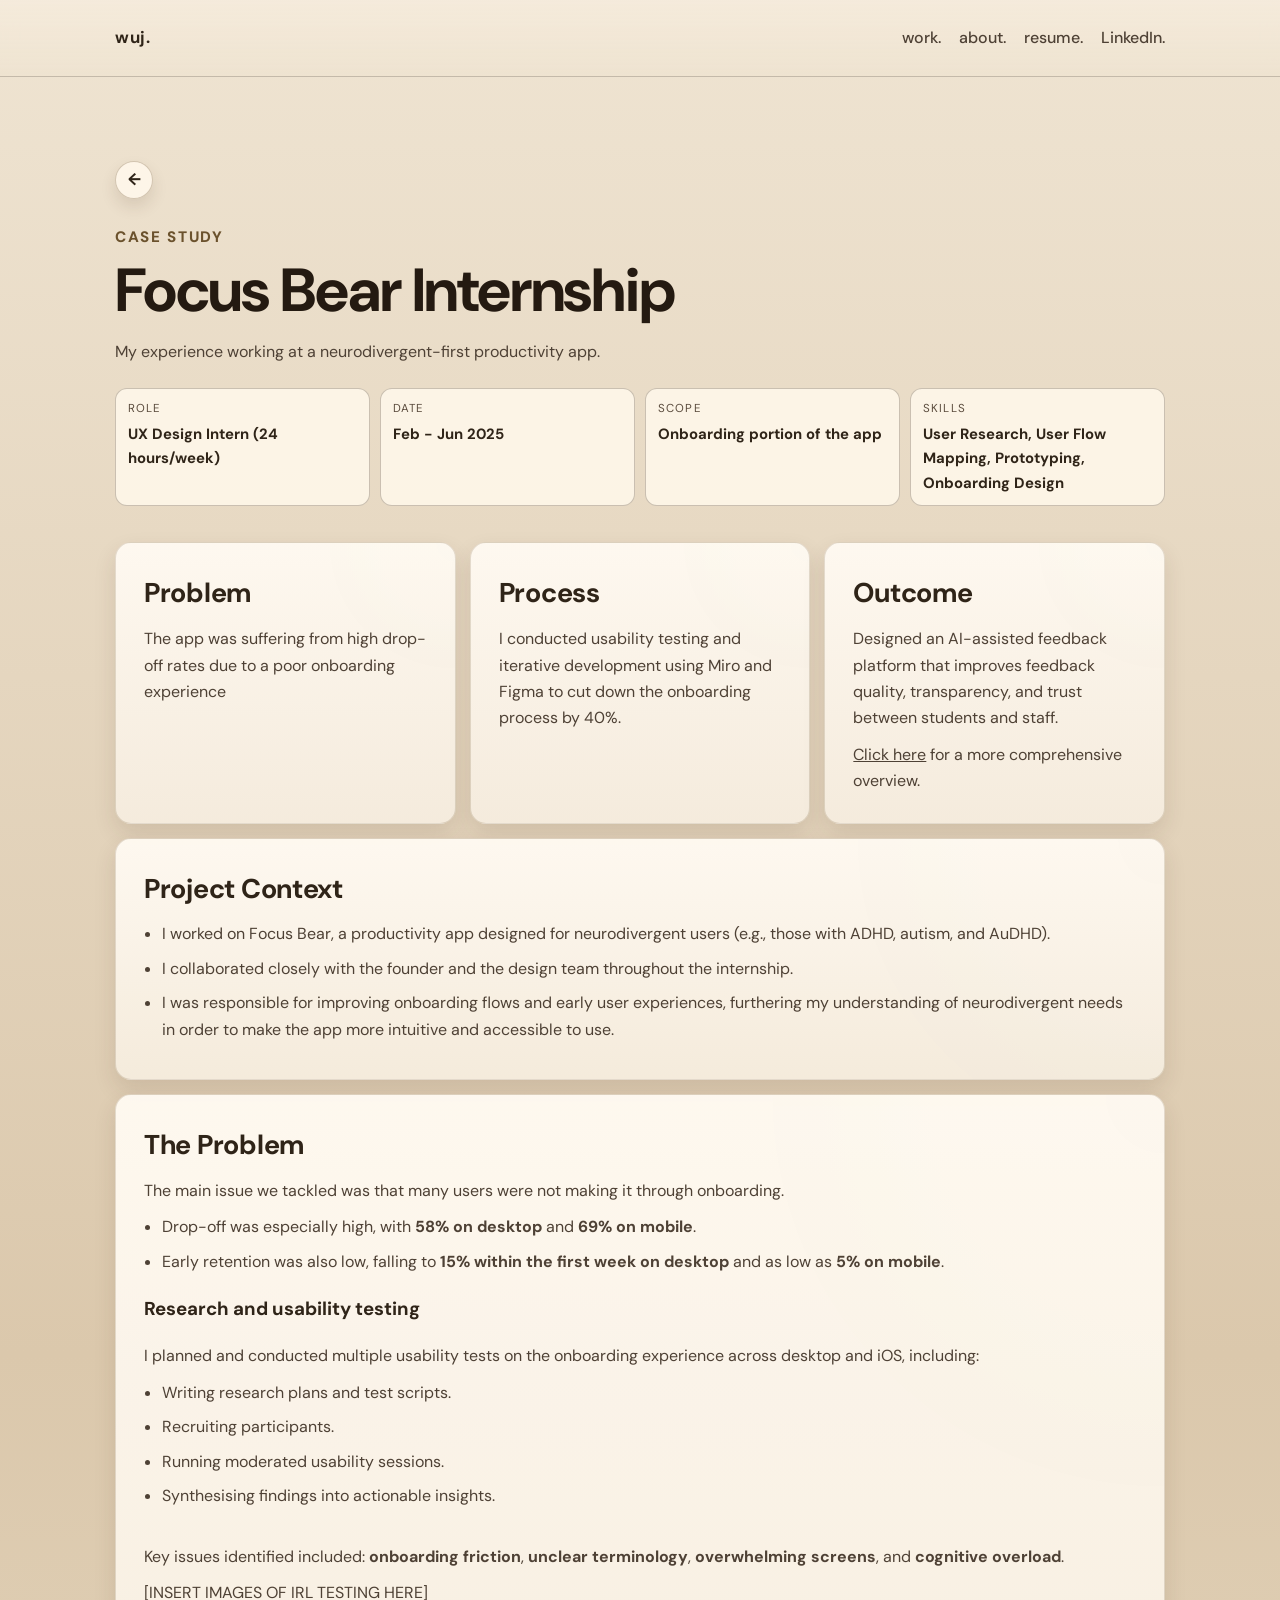
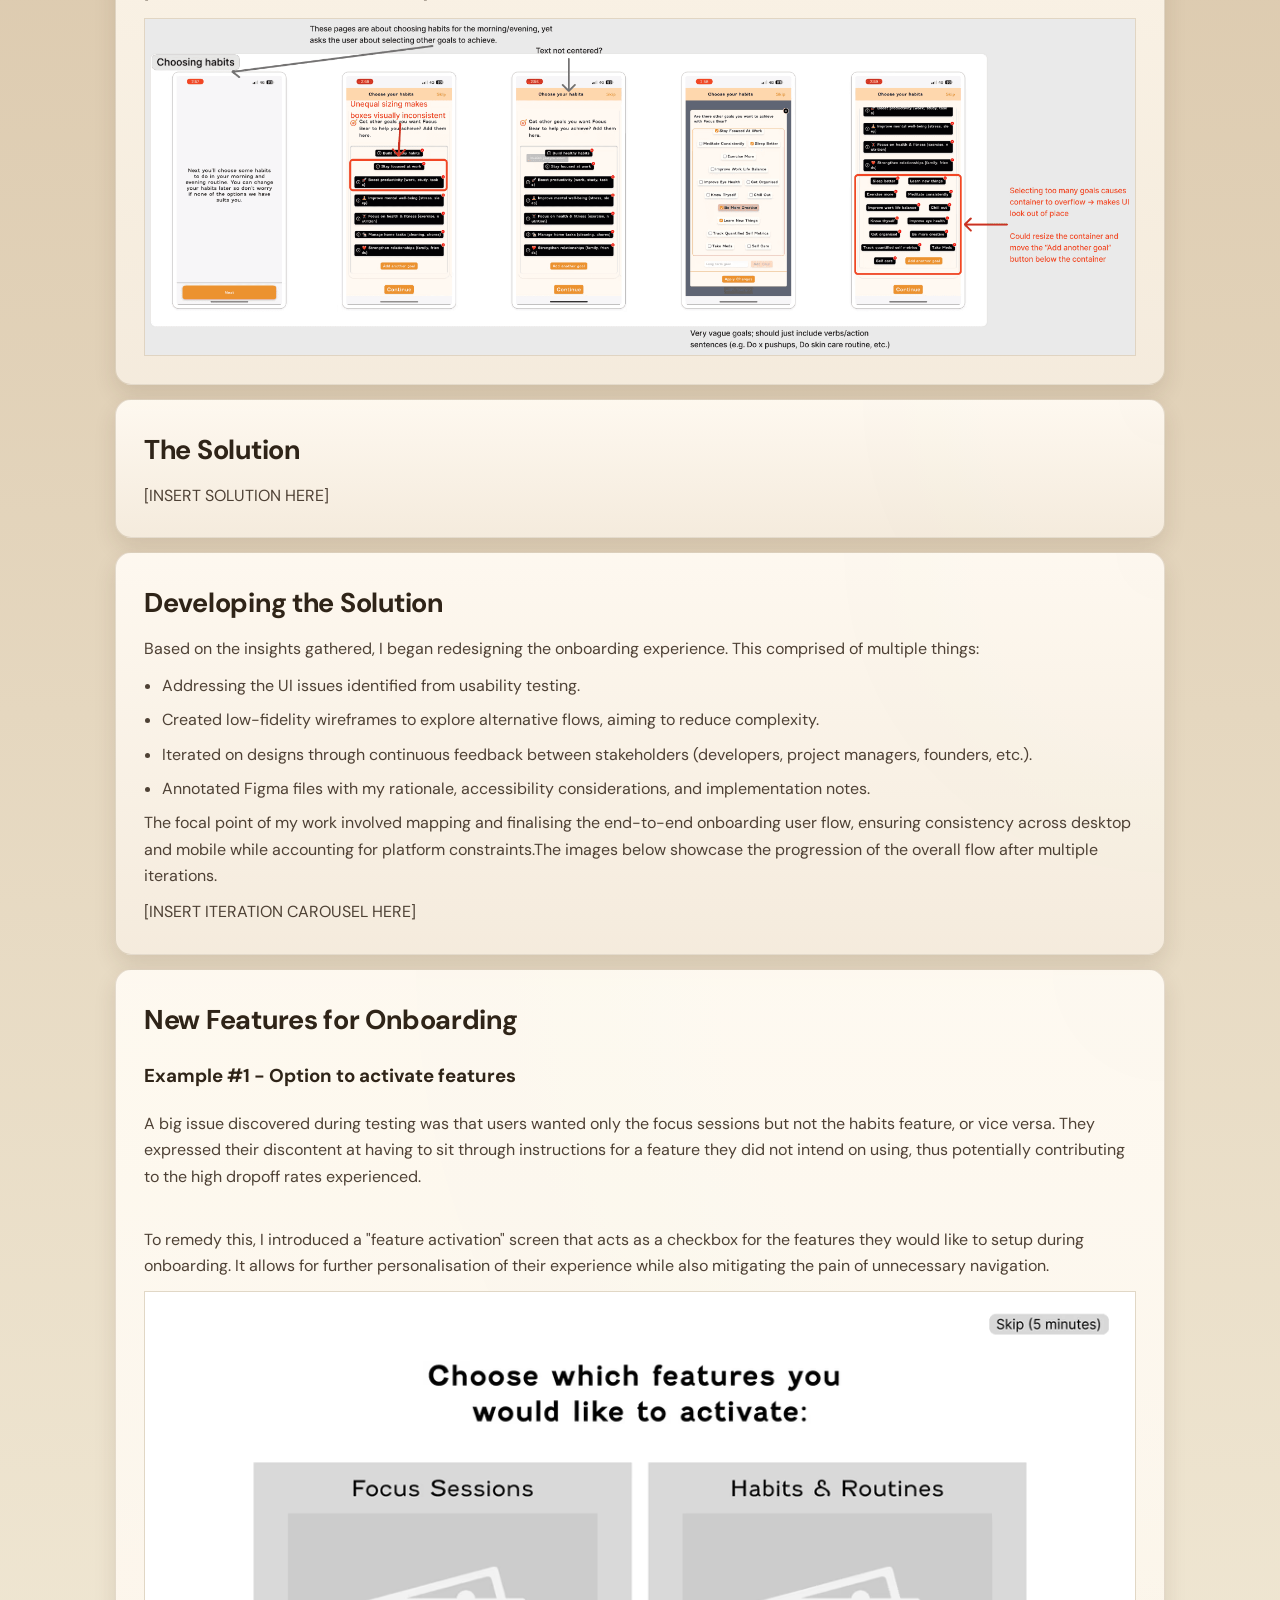
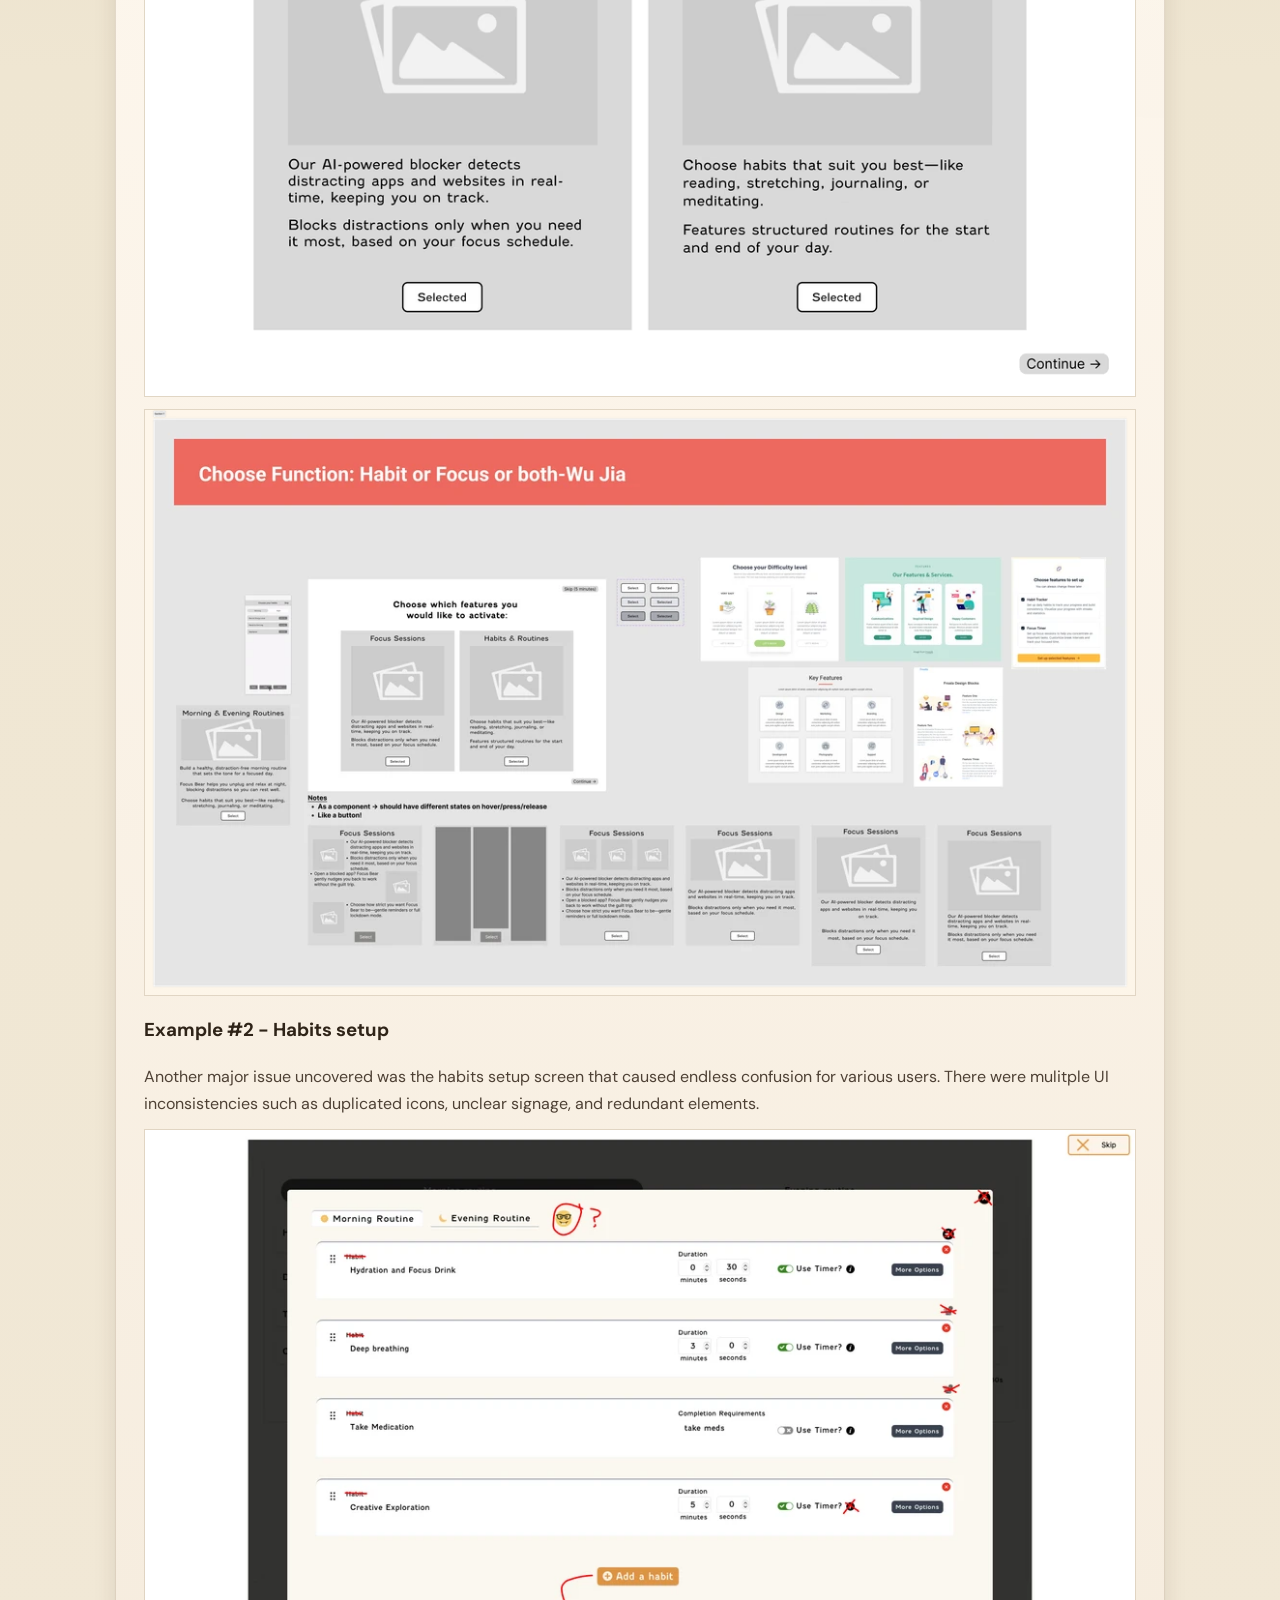
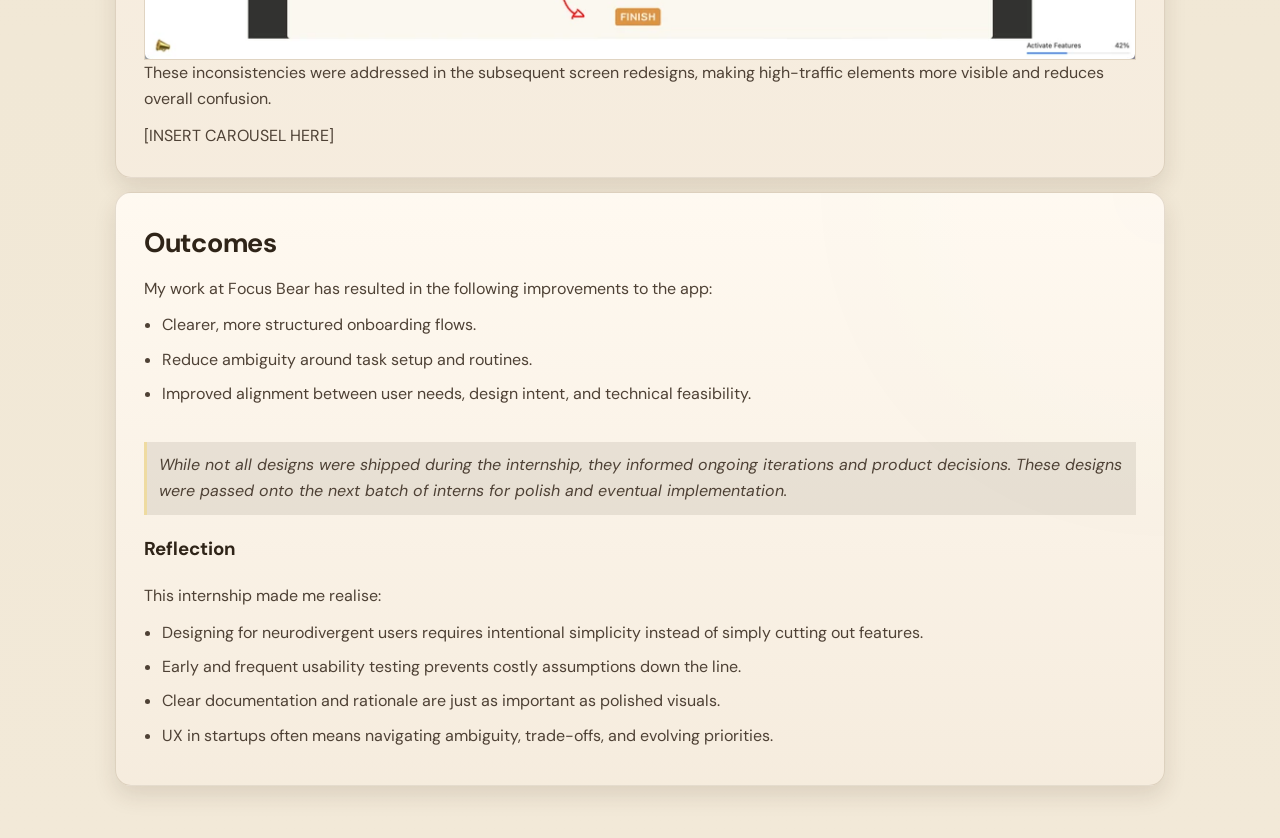
==== focus-bear.html @ f7f3e3d6 "Add Focus Bear case study" ====
<!DOCTYPE html>
<html lang="en">

<head>
  <meta charset="UTF-8">
  <meta name="viewport" content="width=device-width, initial-scale=1.0">
  <title>Focus Bear | Wu Jia Tan</title>
  <meta name="description" content="Focus Bear: a neurodivergent-first productivity app.">
  <link rel="preconnect" href="https://fonts.googleapis.com">
  <link rel="preconnect" href="https://fonts.gstatic.com" crossorigin>
  <link href="https://fonts.googleapis.com/css2?family=DM+Sans:wght@400;500;700;800&display=swap" rel="stylesheet">
  <link rel="stylesheet" href="./case-study.css">
</head>

<body>
  <header class="site-header">
    <div class="container nav-wrap">
      <a class="brand" href="./index.html#top">wuj.</a>
      <nav class="nav-links" aria-label="Primary">
        <a href="./index.html#work">work.</a>
        <a href="./index.html#about">about.</a>
        <a href="./index.html#resume">resume.</a>
        <a href="https://www.linkedin.com/in/wujiatan/" target="_blank" rel="noopener">LinkedIn.</a>
      </nav>
    </div>
  </header>

  <main class="container">
    <section class="hero">
      <div class="header-left">
        <a class="back-circle back-circle-header" href="./index.html#work" aria-label="Go back to selected work">←</a>
      </div>
      <br>
      <p class="eyebrow">Case Study</p>
      <h1>Focus Bear Internship</h1>
      <p class="hero-sub">
        My experience working at a neurodivergent-first productivity app.
      </p>

      <!-- TODO: Add a hero image for Focus Bear? -->
      <!-- <figure class="hero-image-wrap">
        <img src="./images/rbg-usability-study/hero.avif" alt="Royal Botanic Gardens usability study hero visual"
          class="hero-image">
      </figure> -->

      <div class="meta-grid">
        <div class="meta-item">
          <div class="meta-label">Role</div>
          <div class="meta-value">UX Design Intern (24 hours/week)</div>
        </div>
        <div class="meta-item">
          <div class="meta-label">Date</div>
          <div class="meta-value">Feb - Jun 2025</div>
        </div>
        <div class="meta-item">
          <div class="meta-label">Scope</div>
          <div class="meta-value">Onboarding portion of the app</div>
        </div>
        <div class="meta-item">
          <div class="meta-label">Skills</div>
          <div class="meta-value">User Research, User Flow Mapping, Prototyping, Onboarding Design</div>
        </div>
      </div>
    </section>

    <section class="cards">
      <article class="card" id="tldr-problem">
        <h2>Problem</h2>
        <p>The app was suffering from high drop-off rates due to a poor onboarding experience</p>
      </article>

      <article class="card" id="tldr-process">
        <h2>Process</h2>
        <p>I conducted usability testing and iterative development using Miro and Figma to cut down the onboarding process by 40%.</p>
      </article>

      <article class="card" id="tldr-outcome">
        <h2>Outcome</h2>
        <p>Designed an AI-assisted feedback platform that improves feedback quality, transparency, and trust between students and staff.</p>
        <p><a href="https://www.behance.net/gallery/237792671/Report2Barry">Click here</a> for a more comprehensive overview.</p>
      </article>

      <article class="card" id="context">
        <h2>Project Context</h2>
        <ul class="list">
          <li>I worked on Focus Bear, a productivity app designed for neurodivergent users (e.g., those with ADHD, autism, and AuDHD).</li>
          <li>I collaborated closely with the founder and the design team throughout the internship.</li>
          <li>I was responsible for improving onboarding flows and early user experiences, furthering my understanding of neurodivergent needs in order to make the app more intuitive and accessible to use.</li>
        </ul>
      </article>

      <article class="card" id="problem">
        <h2>The Problem</h2>
        <p>
          The main issue we tackled was that many users were not making it through onboarding.
        </p>
        <!-- TODO: Potentially change this to metric chips similar to the RBG case study? -->
        <ul class="list">
            <li>Drop-off was especially high, with <b>58% on desktop</b> and <b>69% on mobile</b>.</li>
            <li>Early retention was also low, falling to <b>15% within the first week on desktop</b> and as low as <b>5% on mobile</b>.</li>
        </ul>
        <h3>Research and usability testing</h3>
        <p>I planned and conducted multiple usability tests on the onboarding experience across desktop and iOS, including:</p>
        <ul class="list">
            <li>Writing research plans and test scripts.</li>
            <li>Recruiting participants.</li>
            <li>Running moderated usability sessions.</li>
            <li>Synthesising findings into actionable insights.</li>
        </ul>
        <br>
        <p>Key issues identified included: <b>onboarding friction</b>, <b>unclear terminology</b>, <b>overwhelming screens</b>, and <b>cognitive overload</b>.</p>
        <!-- TODO -->
        <p>[INSERT IMAGES OF IRL TESTING HERE]</p>
        <div class="result-images result-images-single result-images-fullwidth">
          <img class="result-image" src="./images/focus-bear/problem2.png"
            alt="An example of the issues identified during onboarding for the iOS app">
        </div>
      </article>

      <article class="card" id="results">
        <h2>The Solution</h2>
        <!-- TODO -->
        <p>[INSERT SOLUTION HERE]</p>
      </article>

      <!-- TODO: Add grey, italicised caption text underneath each image! -->
      <article class="card" id="solution">
        <h2>Developing the Solution</h2>
        <p>Based on the insights gathered, I began redesigning the onboarding experience. This comprised of multiple things:
        </p>
        <ul class="list">
            <li>Addressing the UI issues identified from usability testing.</li>
            <li>Created low-fidelity wireframes to explore alternative flows, aiming to reduce complexity.</li>
            <li>Iterated on designs through continuous feedback between stakeholders (developers, project managers, founders, etc.).</li>
            <li>Annotated Figma files with my rationale, accessibility considerations, and implementation notes.</li>
        </ul>
        <p>The focal point of my work involved mapping and finalising the end-to-end onboarding user flow, ensuring consistency across desktop and mobile while accounting for platform constraints.The images below showcase the progression of the overall flow after multiple iterations.</p>
        <!-- TODO -->
        <p>[INSERT ITERATION CAROUSEL HERE]</p>
      </article>

      <article class="card" id="solution">
        <h2>New Features for Onboarding</h2>
        <h3> Example #1 - Option to activate features</h3>
        <p>A big issue discovered during testing was that users wanted only the focus sessions but not the habits feature, or vice versa. They expressed their discontent at having to sit through instructions for a feature they did not intend on using, thus potentially contributing to the high dropoff rates experienced.
        </p>
        <br>
        <p>To remedy this, I introduced a "feature activation" screen that acts as a checkbox for the features they would like to setup during onboarding. It allows for further personalisation of their experience while also mitigating the pain of unnecessary navigation.
        </p>
        <div class="result-images result-images-single result-images-fullwidth">
          <img class="result-image" src="./images/focus-bear/new-feature-1-1.avif"
            alt="Low-fidelity mockup of the feature activation screen">
        </div>
        <div class="result-images result-images-single result-images-fullwidth">
          <img class="result-image" src="./images/focus-bear/new-feature-1-2.webp"
            alt="Overview of the feature activation screen; also contains the previous iterations of the components used.">
        </div>
        <h3> Example #2 - Habits setup</h3>
        <p>Another major issue uncovered was the habits setup screen that caused endless confusion for various users. There were mulitple UI inconsistencies such as duplicated icons, unclear signage, and redundant elements.
        </p>
        <div class="result-images result-images-single result-images-fullwidth">
          <img class="result-image" src="./images/focus-bear/new-feature-2-1.webp"
            alt="The verious problems identified in the current interface.">
        </div>
        <p>These inconsistencies were addressed in the subsequent screen redesigns, making high-traffic elements more visible and reduces overall confusion.
        </p>
        <!-- TODO -->
        <p> [INSERT CAROUSEL HERE] </p>
      </article>

      <article class="card" id="reflection">
        <h2>Outcomes</h2>
        <p>My work at Focus Bear has resulted in the following improvements to the app:</p>
        <ul class="list">
          <li>Clearer, more structured onboarding flows.</li>
          <li>Reduce ambiguity around task setup and routines.</li>
          <li>Improved alignment between user needs, design intent, and technical feasibility.</li>
        </ul>
        <br>
        <p class="quote">While not all designs were shipped during the internship, they informed ongoing iterations and product decisions. These designs were passed onto the next batch of interns for polish and eventual implementation.</p>
        <h3>Reflection</h3>
        <p>This internship made me realise:</p>
        <ul class="list">
          <li>Designing for neurodivergent users requires intentional simplicity instead of simply cutting out features.</li>
          <li>Early and frequent usability testing prevents costly assumptions down the line.</li>
          <li>Clear documentation and rationale are just as important as polished visuals.</li>
          <li>UX in startups often means navigating ambiguity, trade-offs, and evolving priorities.</li>
        </ul>
      </article>
    </section>
  </main>
</body>

</html>
---- case-study.css ----
:root {
  --bg-hero-brown: #eadfcf;
  --bg-hero-shadow: #dbc8ac;
  --bg-content-green: #efe6d2;
  --text: #2f2418;
  --text-muted: #4e4135;
  --accent: #86b895;
  --accent-strong: #5f976f;
  --accent-gold-light: #f5d87a;
  --border: rgba(74, 58, 40, 0.28);
}

*,
*::before,
*::after {
  box-sizing: border-box;
}

body {
  margin: 0;
  font-family: "DM Sans", system-ui, -apple-system, Segoe UI, Roboto, Arial, sans-serif;
  color: var(--text);
  background: linear-gradient(
    180deg,
    #efe4d2 0%,
    var(--bg-hero-shadow) 24%,
    var(--bg-content-green) 58%,
    #f2e9d8 100%
  );
  line-height: 1.65;
}

html {
  scroll-behavior: smooth;
}

a {
  color: inherit;
}

.container {
  width: min(1050px, 92vw);
  margin-inline: auto;
}

.site-header {
  position: sticky;
  top: 0;
  z-index: 10;
  border-bottom: 1px solid var(--border);
  background: linear-gradient(180deg, rgba(245, 235, 220, 0.92), rgba(238, 227, 208, 0.85));
  backdrop-filter: blur(8px);
}

.nav-wrap {
  min-height: 76px;
  display: flex;
  align-items: center;
  justify-content: space-between;
  gap: 20px;
}

.header-left {
  display: flex;
  align-items: center;
  gap: 10px;
}

.brand {
  text-decoration: none;
  font-size: 1.05rem;
  letter-spacing: 0.03em;
  font-weight: 700;
  font-family: "DM Sans", system-ui, -apple-system, Segoe UI, Roboto, Arial, sans-serif;
}

.nav-links {
  display: flex;
  flex-wrap: wrap;
  gap: 18px;
}

.nav-links a {
  color: var(--text-muted);
  font-weight: 500;
  text-decoration: none;
  transition: color 160ms ease;
}

.nav-links a:hover,
.nav-links a:focus-visible {
  color: var(--text);
}

.hero {
  padding: clamp(40px, 7vw, 84px) 0 26px;
}

.back-circle {
  width: 44px;
  height: 44px;
  border-radius: 999px;
  display: inline-flex;
  align-items: center;
  justify-content: center;
  margin: 0 0 14px;
  border: 1px solid rgba(109, 84, 49, 0.3);
  background: rgba(255, 248, 236, 0.9);
  color: var(--text);
  font-size: 1.2rem;
  font-weight: 700;
  text-decoration: none;
  box-shadow: 0 8px 16px rgba(64, 44, 24, 0.12);
  transition: transform 160ms ease, background-color 160ms ease, border-color 160ms ease;
}

.back-circle-header {
  margin: 0;
  width: 38px;
  height: 38px;
  font-size: 1.05rem;
}

.back-circle:hover {
  transform: translateY(-1px);
  background: rgba(255, 248, 236, 1);
  border-color: rgba(109, 84, 49, 0.45);
}

.back-circle:focus-visible {
  outline: 2px solid #6b522d;
  outline-offset: 3px;
}

.eyebrow {
  margin: 0 0 8px;
  font-size: 0.95rem;
  letter-spacing: 0.11em;
  text-transform: uppercase;
  color: #6b522d;
  font-weight: 800;
}

h1 {
  margin: 0;
  font-size: clamp(2.2rem, 5vw, 3.8rem);
  line-height: 1.1;
  letter-spacing: -0.02em;
  max-width: 18ch;
  color: #241a11;
}

.hero-sub {
  margin: 14px 0 0;
  color: var(--text-muted);
  max-width: 72ch;
}

.hero-image-wrap {
  margin: 20px 0 24px;
  border-radius: 16px;
  overflow: hidden;
  border: 1px solid rgba(109, 84, 49, 0.2);
  box-shadow: 0 14px 30px rgba(64, 44, 24, 0.14);
  background: rgba(255, 248, 236, 0.6);
}

.hero-image {
  display: block;
  width: 100%;
  height: clamp(220px, 42vw, 440px);
  object-fit: cover;
  object-position: center;
}

.meta-grid {
  margin-top: 22px;
  display: grid;
  gap: 10px;
  grid-template-columns: repeat(4, minmax(0, 1fr));
}

.meta-item {
  border: 1px solid var(--border);
  border-radius: 12px;
  background: rgba(255, 248, 236, 0.85);
  padding: 10px 12px;
}

.meta-label {
  font-size: 0.72rem;
  letter-spacing: 0.1em;
  text-transform: uppercase;
  color: #5a4b3d;
}

.meta-value {
  margin-top: 4px;
  font-weight: 700;
  font-size: 0.93rem;
}

.cards {
  padding: 10px 0 52px;
  display: grid;
  gap: 14px;
  grid-template-columns: repeat(12, minmax(0, 1fr));
}

.card {
  grid-column: 1 / -1;
  border: 1px solid rgba(109, 84, 49, 0.18);
  border-radius: 16px;
  padding: clamp(18px, 2.4vw, 28px);
  background:
    linear-gradient(180deg, rgba(255, 250, 242, 0.95), rgba(245, 236, 222, 0.95)),
    radial-gradient(circle at 100% 0%, rgba(134, 184, 149, 0.13) 0%, rgba(134, 184, 149, 0) 40%);
  box-shadow: 0 10px 22px rgba(64, 44, 24, 0.12);
}

#tldr-problem,
#tldr-process,
#tldr-outcome {
  grid-column: span 4;
}

.card h2 {
  margin: 0 0 10px;
  font-size: clamp(1.25rem, 2.3vw, 1.7rem);
  letter-spacing: -0.01em;
}

.card p {
  margin: 0 0 10px;
  color: var(--text-muted);
}

.card p:last-child {
  margin-bottom: 0;
}

.inline-highlight {
  color: var(--text);
  font-weight: 700;
}

.quote {
  margin: 12px 0 0;
  padding: 10px 12px;
  border-left: 3px solid rgba(245, 216, 122, 0.56);
  background: rgba(95, 81, 67, 0.12);
  color: var(--text);
  font-style: italic;
}

.list {
  margin: 0;
  padding-left: 18px;
  color: var(--text-muted);
}

.list li {
  margin-bottom: 8px;
}

.result-images {
  margin-top: 12px;
  display: grid;
  grid-template-columns: repeat(2, minmax(0, 1fr));
  gap: 10px;
}

.result-images-single {
  grid-template-columns: 1fr;
  justify-items: center;
}

.result-images-single .result-image {
  max-width: min(560px, 100%);
}

.result-images-fullwidth {
  justify-items: stretch;
}

.result-images-fullwidth .result-image {
  max-width: none;
}

.result-image {
  width: 100%;
  height: auto;
  border-radius: 0;
  border: 1px solid rgba(109, 84, 49, 0.2);
  background: rgba(255, 248, 236, 0.7);
  display: block;
}

.recommendation {
  margin-top: 14px;
  border: 1px solid var(--border);
  border-radius: 12px;
  padding: 12px 14px;
  background: rgba(255, 248, 236, 0.72);
}

.recommendation h3 {
  margin: 0 0 6px;
  font-size: 1rem;
}

.metrics-grid {
  display: grid;
  grid-template-columns: repeat(4, minmax(0, 1fr));
  gap: 10px;
  margin: 0 0 14px;
}

.metric-chip {
  border: 1px solid rgba(109, 84, 49, 0.2);
  border-radius: 10px;
  background: rgba(255, 248, 236, 0.7);
  padding: 10px;
}

.metric-label {
  margin: 0;
  color: #5a4b3d;
  font-size: 0.73rem;
  letter-spacing: 0.07em;
  text-transform: uppercase;
}

.metric-value {
  margin: 4px 0 0;
  font-size: 1.15rem;
  font-weight: 800;
  color: var(--text);
}

.media-placeholder-grid {
  display: grid;
  grid-template-columns: repeat(2, minmax(0, 1fr));
  gap: 10px;
  margin-top: 10px;
}

.media-placeholder {
  min-height: 110px;
  border: 1px dashed rgba(245, 216, 122, 0.28);
  border-radius: 10px;
  display: grid;
  place-items: center;
  text-align: center;
  padding: 14px;
  color: var(--text-muted);
  font-size: 0.88rem;
  background: rgba(255, 248, 236, 0.66);
}

.image-placeholder {
  margin-top: 14px;
  min-height: 190px;
  border: 1px dashed rgba(245, 216, 122, 0.35);
  border-radius: 12px;
  background: rgba(255, 248, 236, 0.66);
  display: grid;
  place-items: center;
  text-align: center;
  padding: 16px;
}

.image-placeholder-label {
  margin: 0 0 6px;
  color: #6b522d;
  font-size: 0.76rem;
  letter-spacing: 0.1em;
  font-weight: 700;
  text-transform: uppercase;
}

.image-placeholder p {
  margin: 0;
}

@media (max-width: 860px) {
  .nav-wrap {
    min-height: auto;
    padding: 10px 0;
    flex-direction: column;
    align-items: flex-start;
    gap: 10px;
  }

  .meta-grid {
    grid-template-columns: repeat(2, minmax(0, 1fr));
  }

  .metrics-grid {
    grid-template-columns: repeat(2, minmax(0, 1fr));
  }

  .media-placeholder-grid {
    grid-template-columns: 1fr;
  }

  .result-images {
    grid-template-columns: 1fr;
  }
}

@media (max-width: 980px) {
  #tldr-problem,
  #tldr-process,
  #tldr-outcome {
    grid-column: 1 / -1;
  }
}

@media (max-width: 560px) {
  .meta-grid {
    grid-template-columns: 1fr;
  }
}
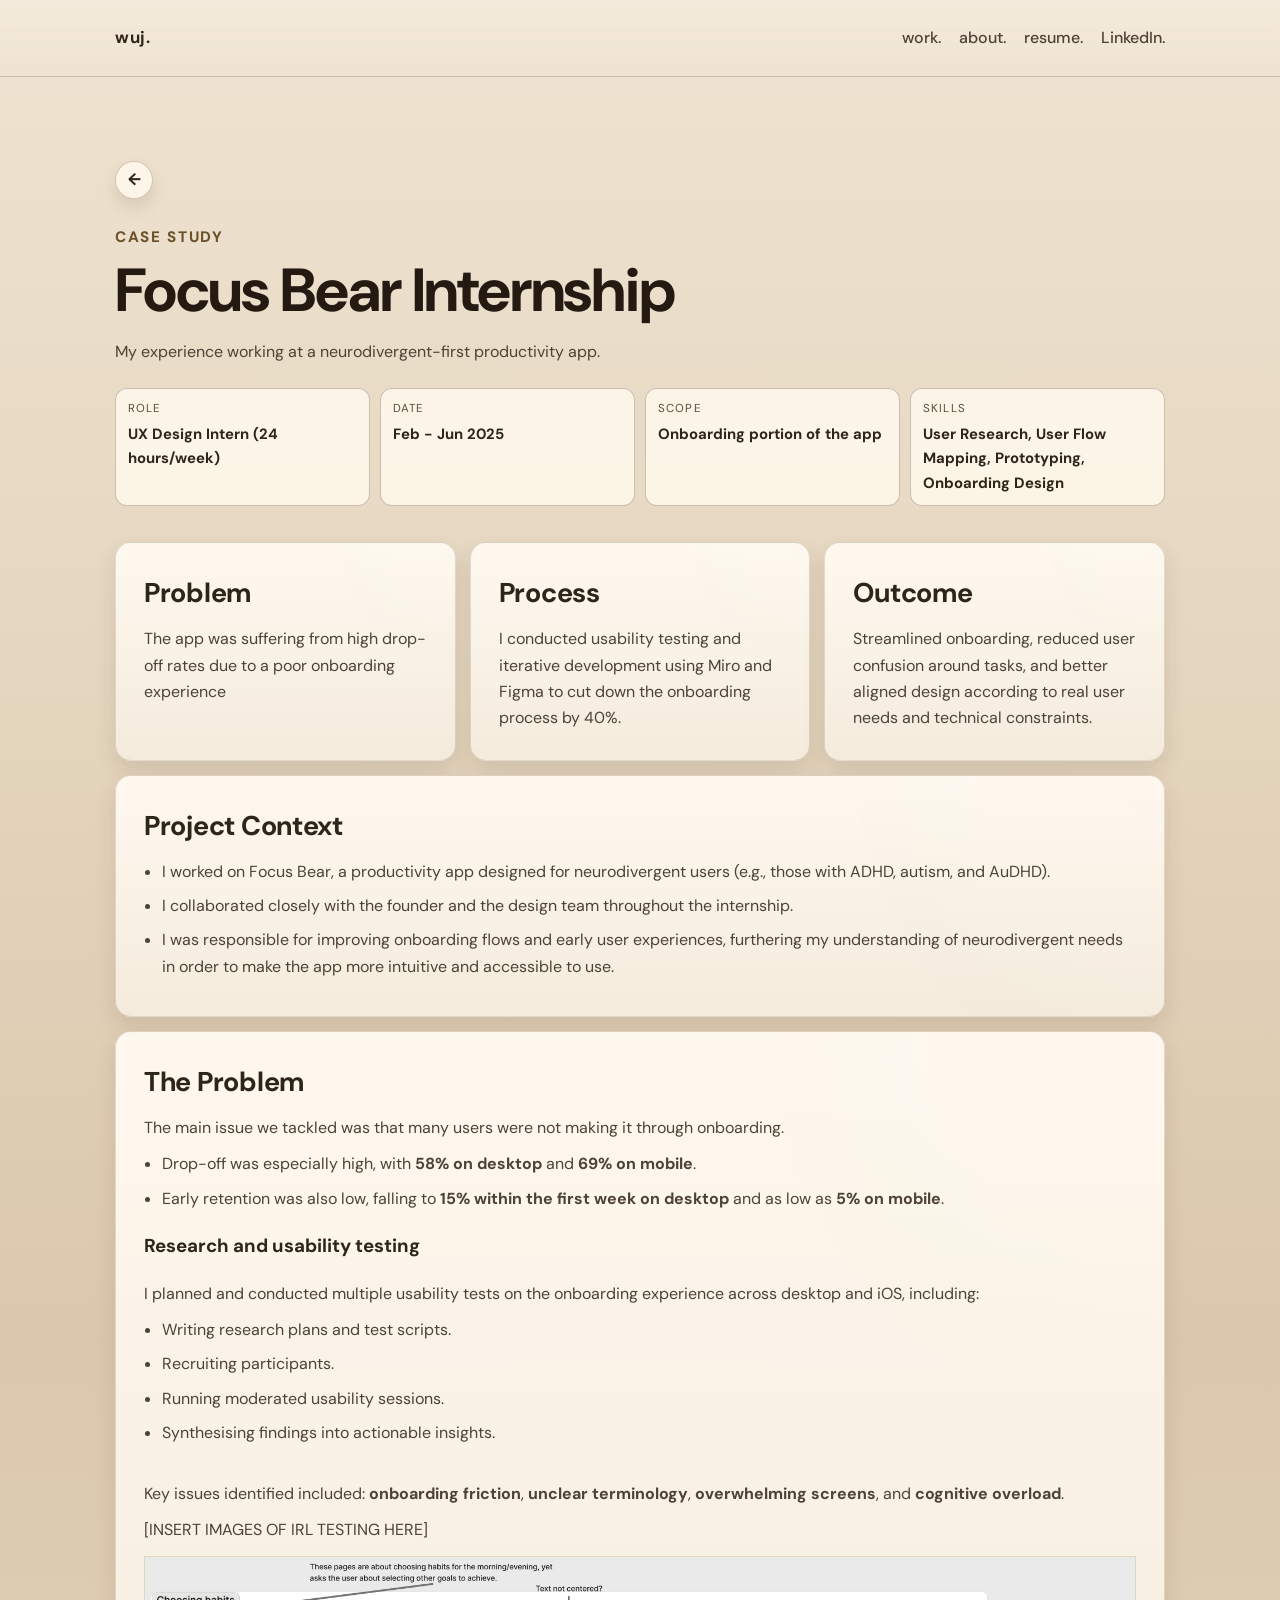
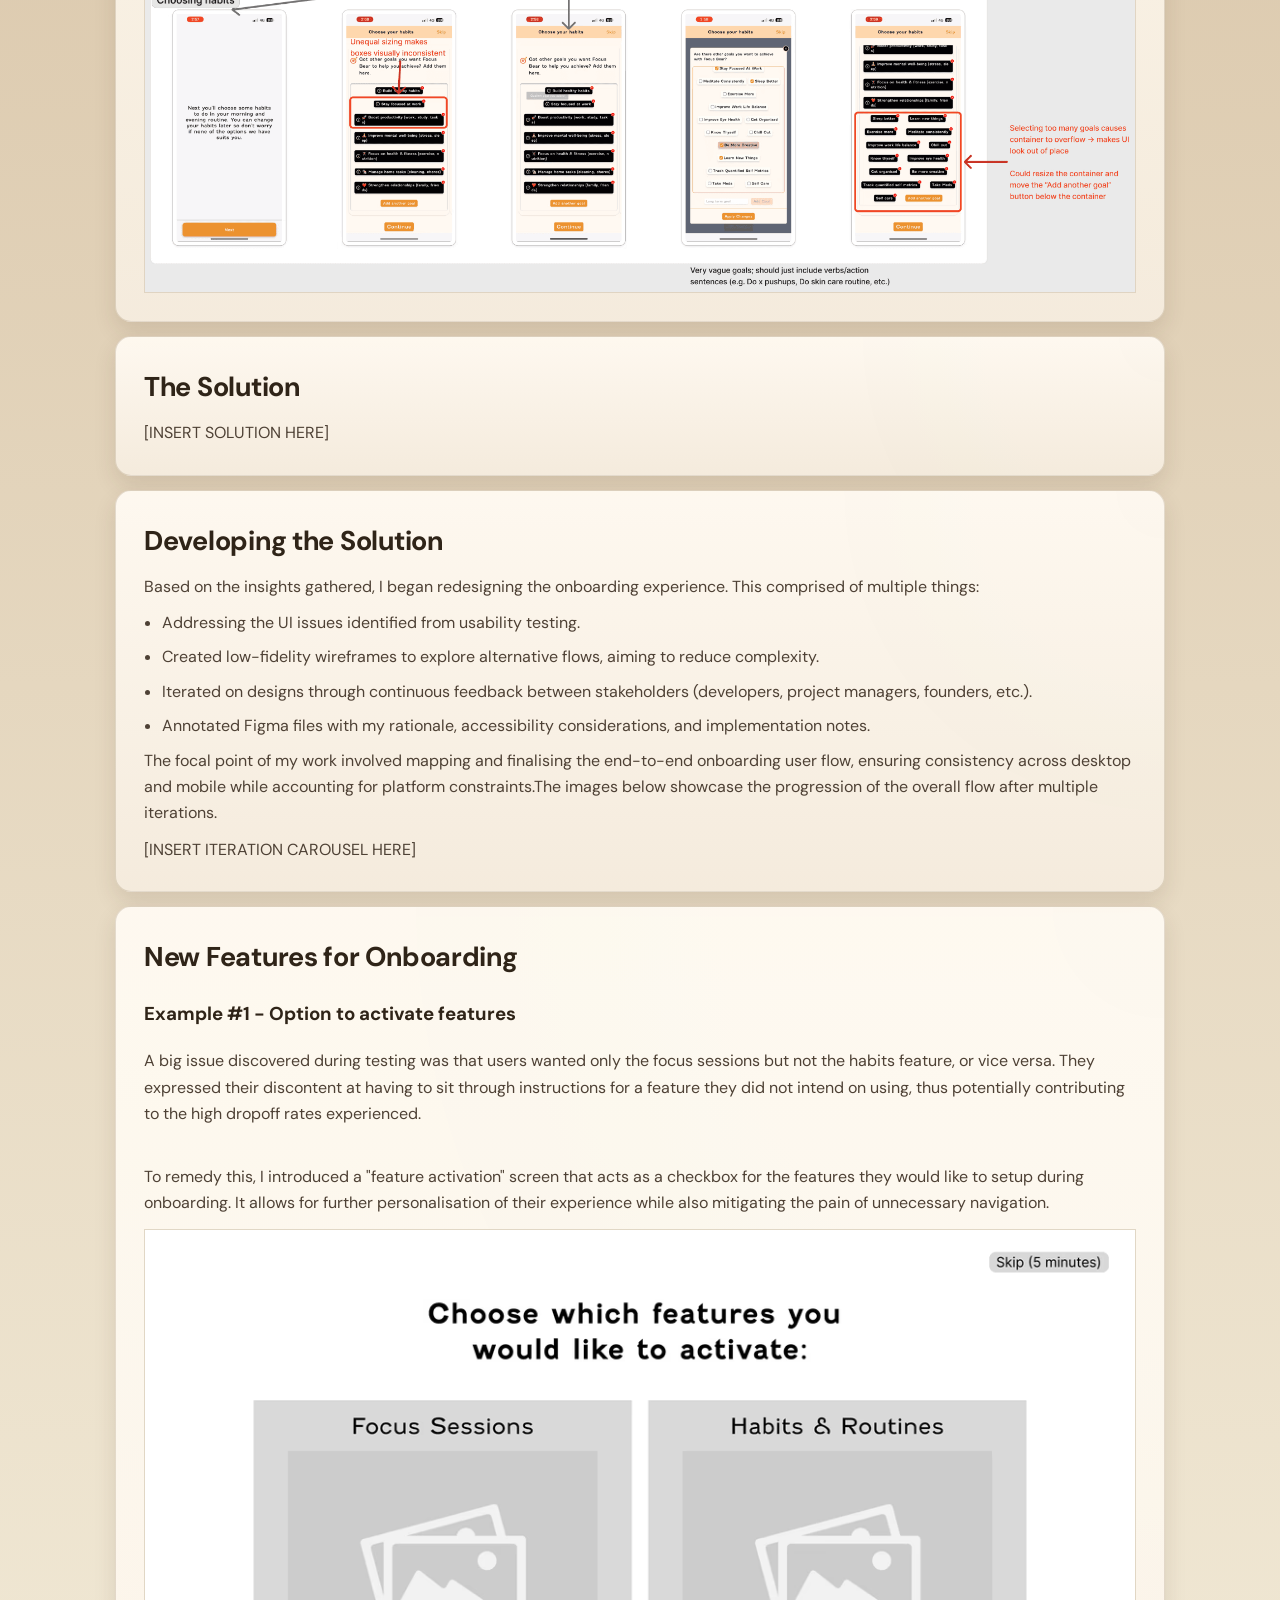
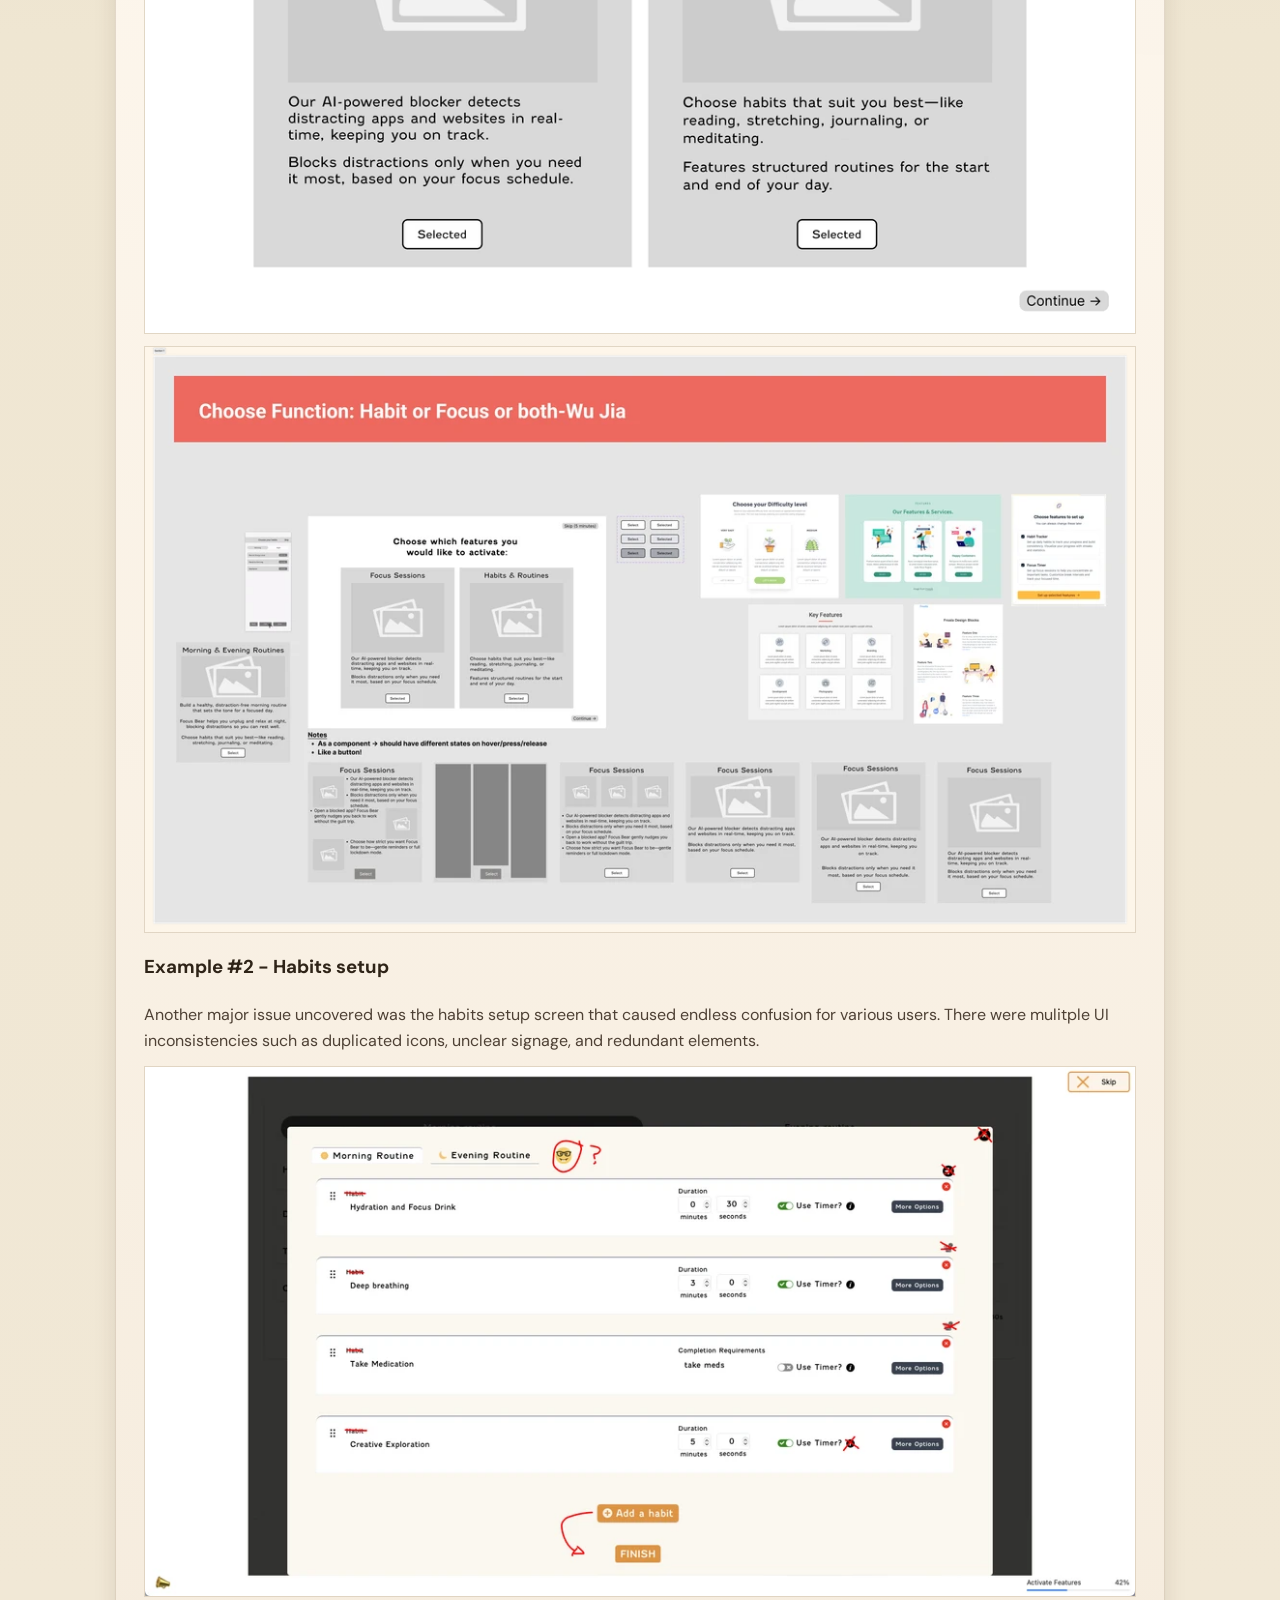
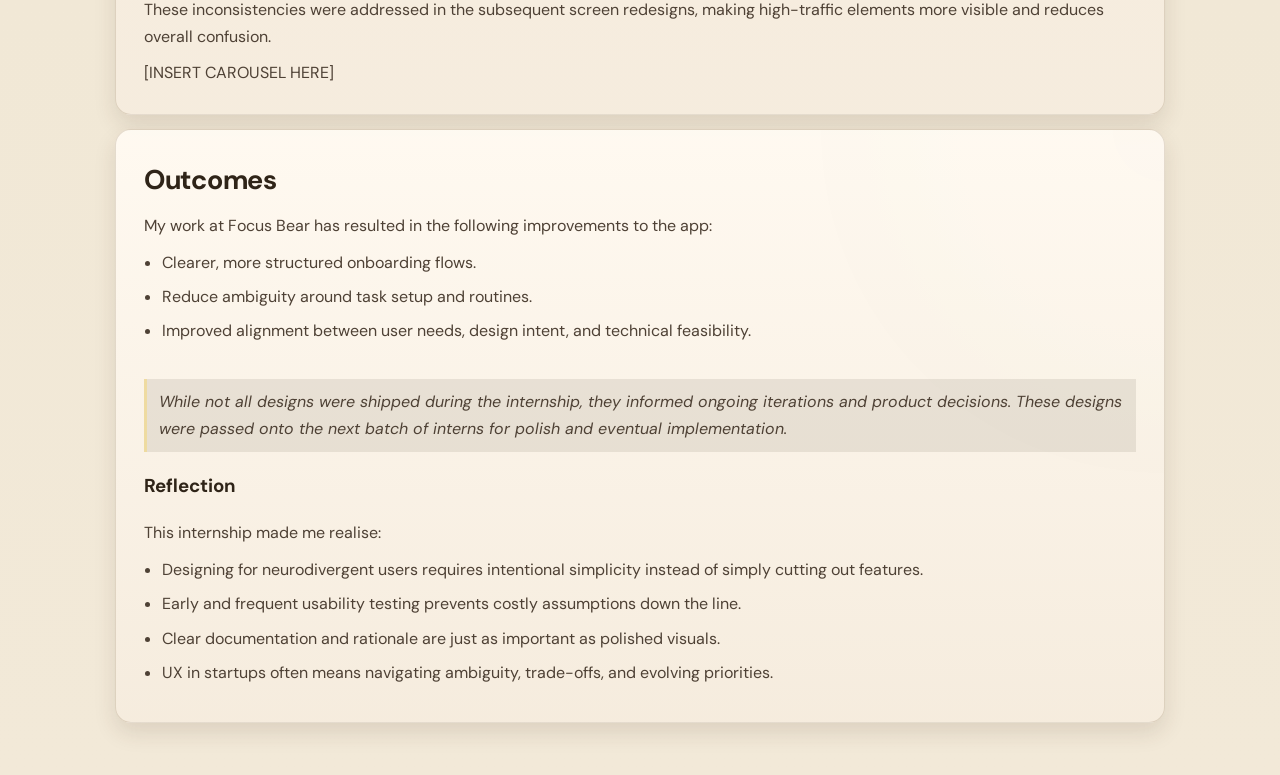
==== commit 9cf8ef36: "Add initial HTML structure and content for Report2Barry case study" ====
--- a/focus-bear.html
+++ b/focus-bear.html
@@ -76,8 +76,7 @@
 
       <article class="card" id="tldr-outcome">
         <h2>Outcome</h2>
-        <p>Designed an AI-assisted feedback platform that improves feedback quality, transparency, and trust between students and staff.</p>
-        <p><a href="https://www.behance.net/gallery/237792671/Report2Barry">Click here</a> for a more comprehensive overview.</p>
+        <p>Streamlined onboarding, reduced user confusion around tasks, and better aligned design according to real user needs and technical constraints.</p>
       </article>
 
       <article class="card" id="context">
@@ -145,8 +144,7 @@
         <p>A big issue discovered during testing was that users wanted only the focus sessions but not the habits feature, or vice versa. They expressed their discontent at having to sit through instructions for a feature they did not intend on using, thus potentially contributing to the high dropoff rates experienced.
         </p>
         <br>
-        <p>To remedy this, I introduced a "feature activation" screen that acts as a checkbox for the features they would like to setup during onboarding. It allows for further personalisation of their experience while also mitigating the pain of unnecessary navigation.
-        </p>
+        <p>To remedy this, I introduced a "feature activation" screen that acts as a checkbox for the features they would like to setup during onboarding. It allows for further personalisation of their experience while also mitigating the pain of unnecessary navigation.</p>
         <div class="result-images result-images-single result-images-fullwidth">
           <img class="result-image" src="./images/focus-bear/new-feature-1-1.avif"
             alt="Low-fidelity mockup of the feature activation screen">
